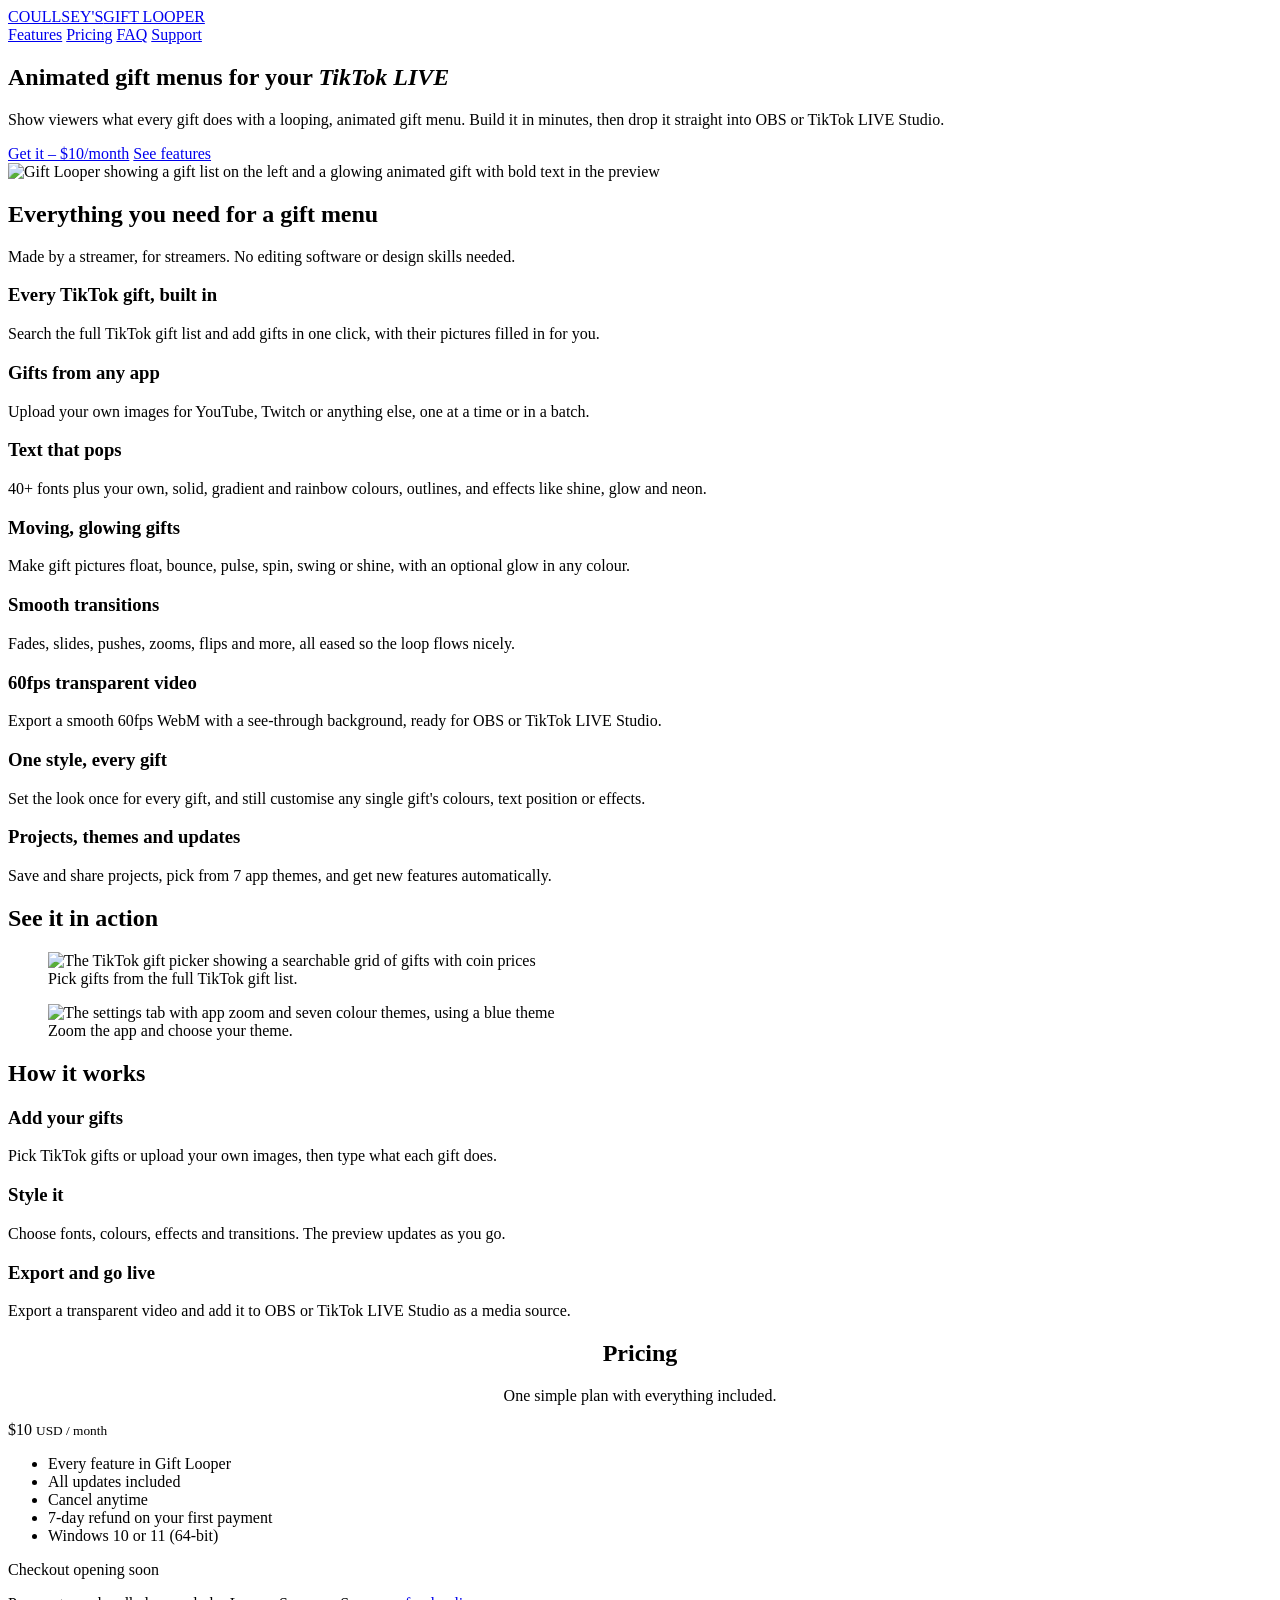
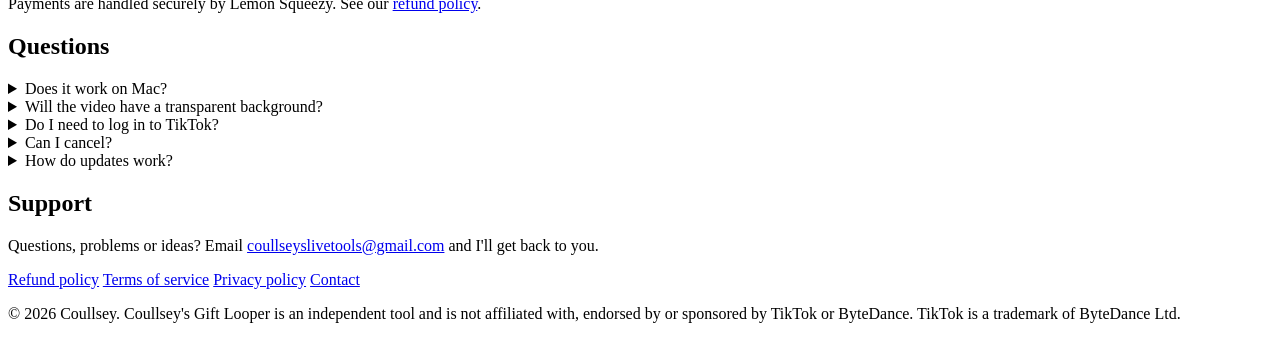
==== index.html @ 1d3f0687 "Add website: index.html" ====
<!DOCTYPE html>
<html lang="en">
<head>
    <meta charset="UTF-8">
    <meta name="viewport" content="width=device-width, initial-scale=1.0">
    <title>Coullsey's Gift Looper – Animated gift menus for TikTok LIVE</title>
    <meta name="description" content="Build looping, animated gift menus for your TikTok LIVE and export them as smooth 60fps transparent videos for OBS or TikTok LIVE Studio. Windows app by Coullsey.">
    <link rel="icon" href="favicon.ico">
    <link rel="preconnect" href="https://fonts.googleapis.com">
    <link rel="preconnect" href="https://fonts.gstatic.com" crossorigin>
    <link href="https://fonts.googleapis.com/css2?family=Orbitron:wght@700;900&family=Rajdhani:wght@500;700&display=swap" rel="stylesheet">
    <link rel="stylesheet" href="style.css">
</head>
<body>
    <header class="site-header">
        <div class="wrap">
            <a class="logo" href="./">COULLSEY'S<span>GIFT LOOPER</span></a>
            <nav class="nav">
                <a href="#features">Features</a>
                <a href="#pricing">Pricing</a>
                <a href="#faq">FAQ</a>
                <a href="#support">Support</a>
            </nav>
        </div>
    </header>

    <main>
        <section class="hero">
            <div class="wrap">
                <h1>Animated gift menus for your <em>TikTok LIVE</em></h1>
                <p class="lead">Show viewers what every gift does with a looping, animated gift menu. Build it in minutes, then drop it straight into OBS or TikTok LIVE Studio.</p>
                <div class="cta">
                    <a class="btn btn-gold" href="#pricing">Get it – $10/month</a>
                    <a class="btn btn-outline" href="#features">See features</a>
                </div>
                <div class="shot"><img src="img/main.jpg" alt="Gift Looper showing a gift list on the left and a glowing animated gift with bold text in the preview" width="1384" height="861"></div>
            </div>
        </section>

        <section id="features">
            <div class="wrap">
                <h2>Everything you need for a gift menu</h2>
                <p class="section-intro">Made by a streamer, for streamers. No editing software or design skills needed.</p>
                <div class="features">
                    <div class="feature"><h3>Every TikTok gift, built in</h3><p>Search the full TikTok gift list and add gifts in one click, with their pictures filled in for you.</p></div>
                    <div class="feature"><h3>Gifts from any app</h3><p>Upload your own images for YouTube, Twitch or anything else, one at a time or in a batch.</p></div>
                    <div class="feature"><h3>Text that pops</h3><p>40+ fonts plus your own, solid, gradient and rainbow colours, outlines, and effects like shine, glow and neon.</p></div>
                    <div class="feature"><h3>Moving, glowing gifts</h3><p>Make gift pictures float, bounce, pulse, spin, swing or shine, with an optional glow in any colour.</p></div>
                    <div class="feature"><h3>Smooth transitions</h3><p>Fades, slides, pushes, zooms, flips and more, all eased so the loop flows nicely.</p></div>
                    <div class="feature"><h3>60fps transparent video</h3><p>Export a smooth 60fps WebM with a see-through background, ready for OBS or TikTok LIVE Studio.</p></div>
                    <div class="feature"><h3>One style, every gift</h3><p>Set the look once for every gift, and still customise any single gift's colours, text position or effects.</p></div>
                    <div class="feature"><h3>Projects, themes and updates</h3><p>Save and share projects, pick from 7 app themes, and get new features automatically.</p></div>
                </div>
            </div>
        </section>

        <section id="screenshots">
            <div class="wrap">
                <h2>See it in action</h2>
                <div class="gallery">
                    <figure><div class="shot"><img src="img/picker.jpg" alt="The TikTok gift picker showing a searchable grid of gifts with coin prices" loading="lazy" width="1384" height="861"></div><figcaption>Pick gifts from the full TikTok gift list.</figcaption></figure>
                    <figure><div class="shot"><img src="img/themes.jpg" alt="The settings tab with app zoom and seven colour themes, using a blue theme" loading="lazy" width="1384" height="861"></div><figcaption>Zoom the app and choose your theme.</figcaption></figure>
                </div>
            </div>
        </section>

        <section id="how">
            <div class="wrap">
                <h2>How it works</h2>
                <div class="steps">
                    <div class="step"><h3>Add your gifts</h3><p>Pick TikTok gifts or upload your own images, then type what each gift does.</p></div>
                    <div class="step"><h3>Style it</h3><p>Choose fonts, colours, effects and transitions. The preview updates as you go.</p></div>
                    <div class="step"><h3>Export and go live</h3><p>Export a transparent video and add it to OBS or TikTok LIVE Studio as a media source.</p></div>
                </div>
            </div>
        </section>

        <section id="pricing">
            <div class="wrap">
                <h2 style="text-align:center;">Pricing</h2>
                <p class="section-intro" style="text-align:center; margin-left:auto; margin-right:auto;">One simple plan with everything included.</p>
                <div class="price-card">
                    <div class="price">$10 <small>USD / month</small></div>
                    <ul>
                        <li>Every feature in Gift Looper</li>
                        <li>All updates included</li>
                        <li>Cancel anytime</li>
                        <li>7-day refund on your first payment</li>
                        <li>Windows 10 or 11 (64-bit)</li>
                    </ul>
                    <a class="btn btn-gold" aria-disabled="true">Checkout opening soon</a>
                    <p class="fine">Payments are handled securely by Lemon Squeezy. See our <a href="refund-policy.html">refund policy</a>.</p>
                </div>
            </div>
        </section>

        <section id="faq" class="faq">
            <div class="wrap">
                <h2>Questions</h2>
                <details><summary>Does it work on Mac?</summary><p>Not at the moment. Gift Looper is a Windows app (Windows 10 or 11, 64-bit).</p></details>
                <details><summary>Will the video have a transparent background?</summary><p>Yes. Exports are WebM videos with a see-through background, so only your gifts and text show on stream.</p></details>
                <details><summary>Do I need to log in to TikTok?</summary><p>No. Gift Looper never asks for your TikTok login. It only loads the public gift list and pictures.</p></details>
                <details><summary>Can I cancel?</summary><p>Yes, anytime. You keep access until the end of the month you've paid for, and you won't be charged again.</p></details>
                <details><summary>How do updates work?</summary><p>The app checks for new versions when it opens. When an update is ready, a button appears to restart and install it.</p></details>
            </div>
        </section>

        <section id="support">
            <div class="wrap">
                <h2>Support</h2>
                <p class="section-intro">Questions, problems or ideas? Email <a href="mailto:coullseyslivetools@gmail.com">coullseyslivetools@gmail.com</a> and I'll get back to you.</p>
            </div>
        </section>
    </main>

    <footer class="site-footer">
        <div class="wrap">
            <div class="links">
                <a href="refund-policy.html">Refund policy</a>
                <a href="terms.html">Terms of service</a>
                <a href="privacy.html">Privacy policy</a>
                <a href="mailto:coullseyslivetools@gmail.com">Contact</a>
            </div>
            <p>© 2026 Coullsey. Coullsey's Gift Looper is an independent tool and is not affiliated with, endorsed by or sponsored by TikTok or ByteDance. TikTok is a trademark of ByteDance Ltd.</p>
        </div>
    </footer>
</body>
</html>
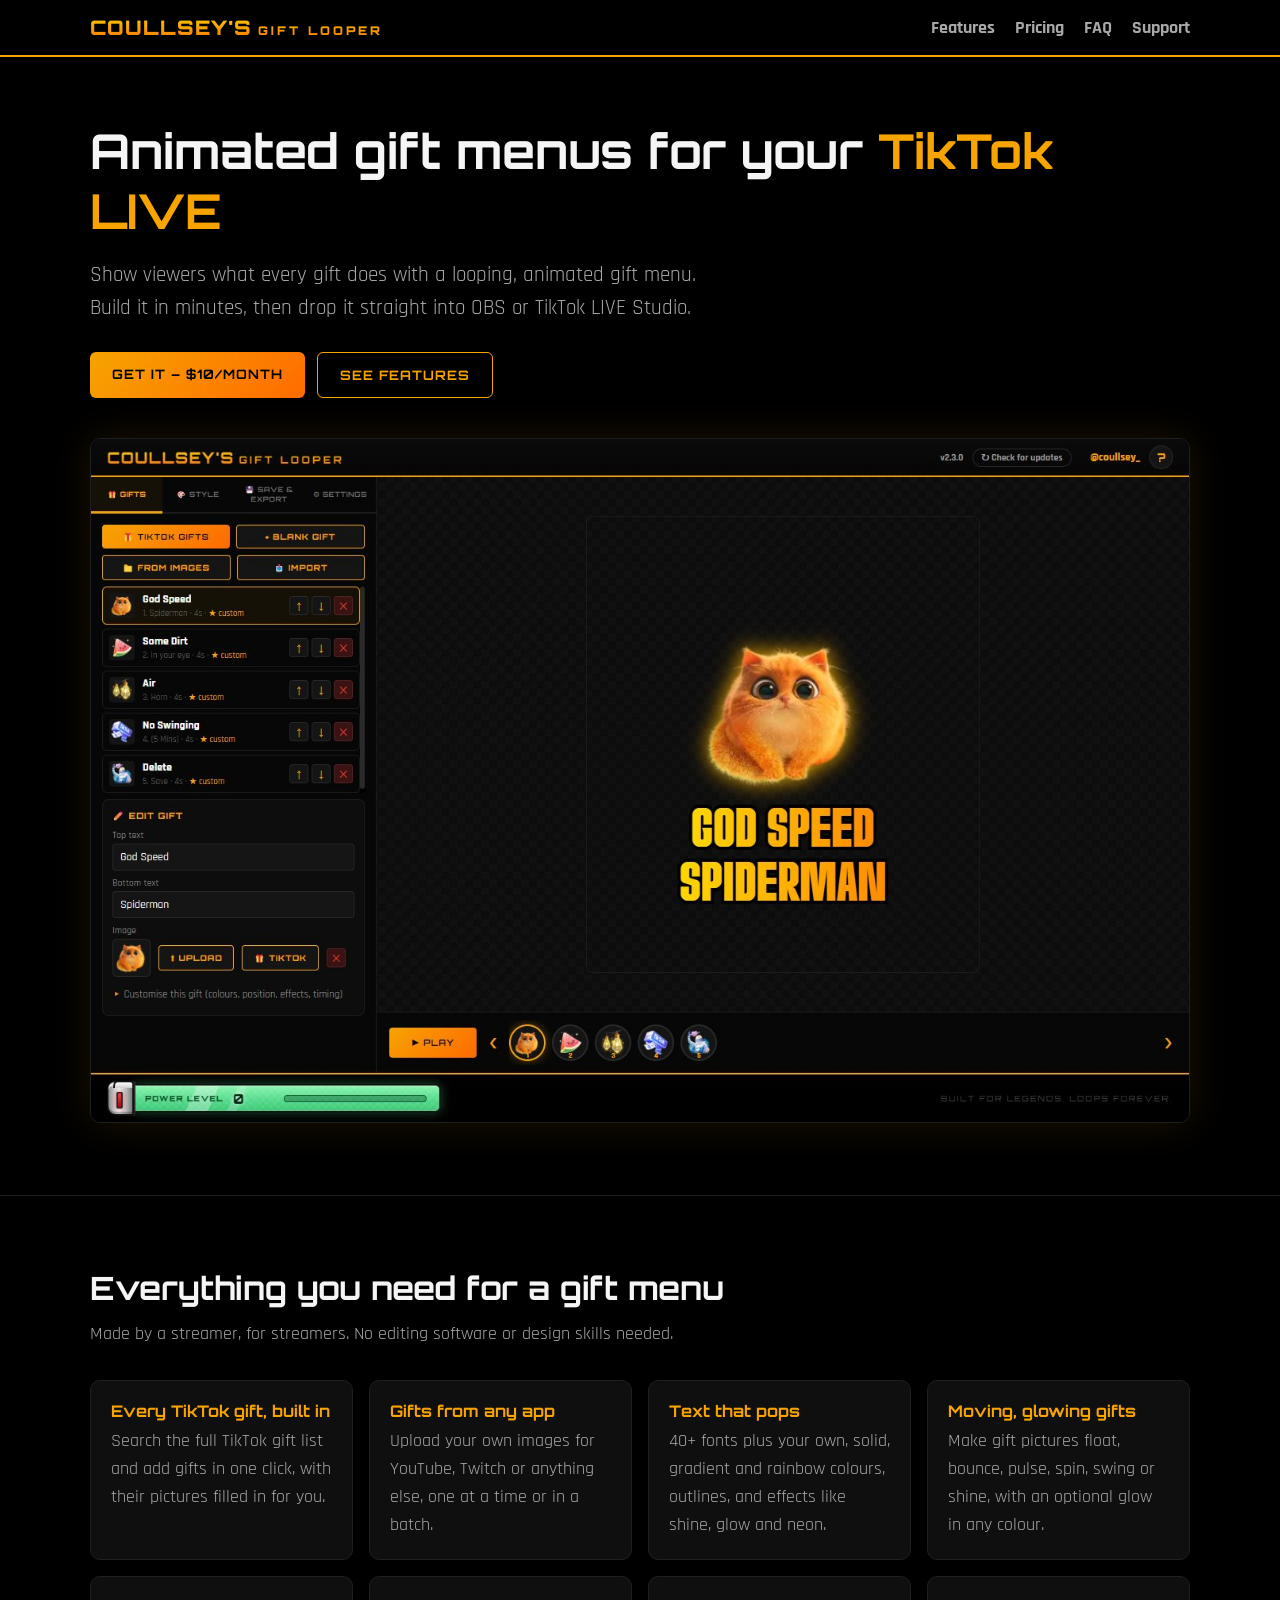
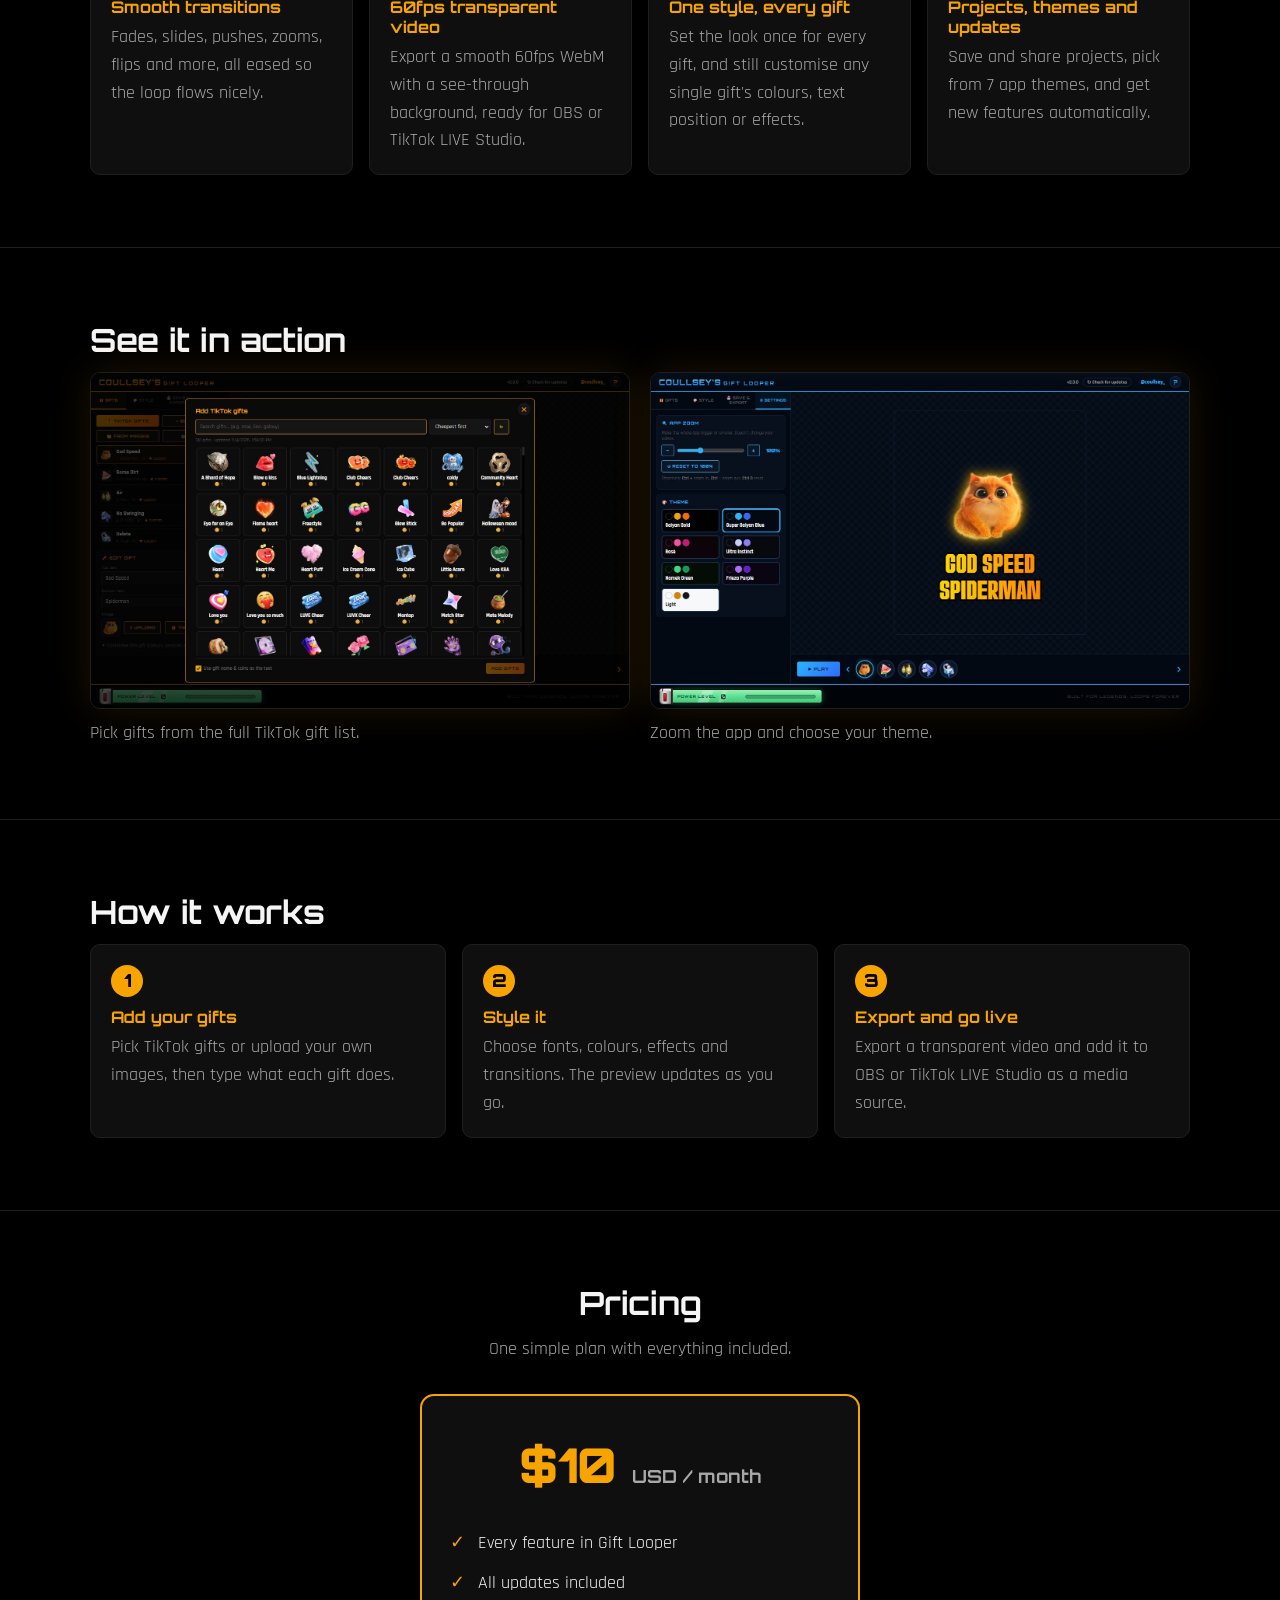
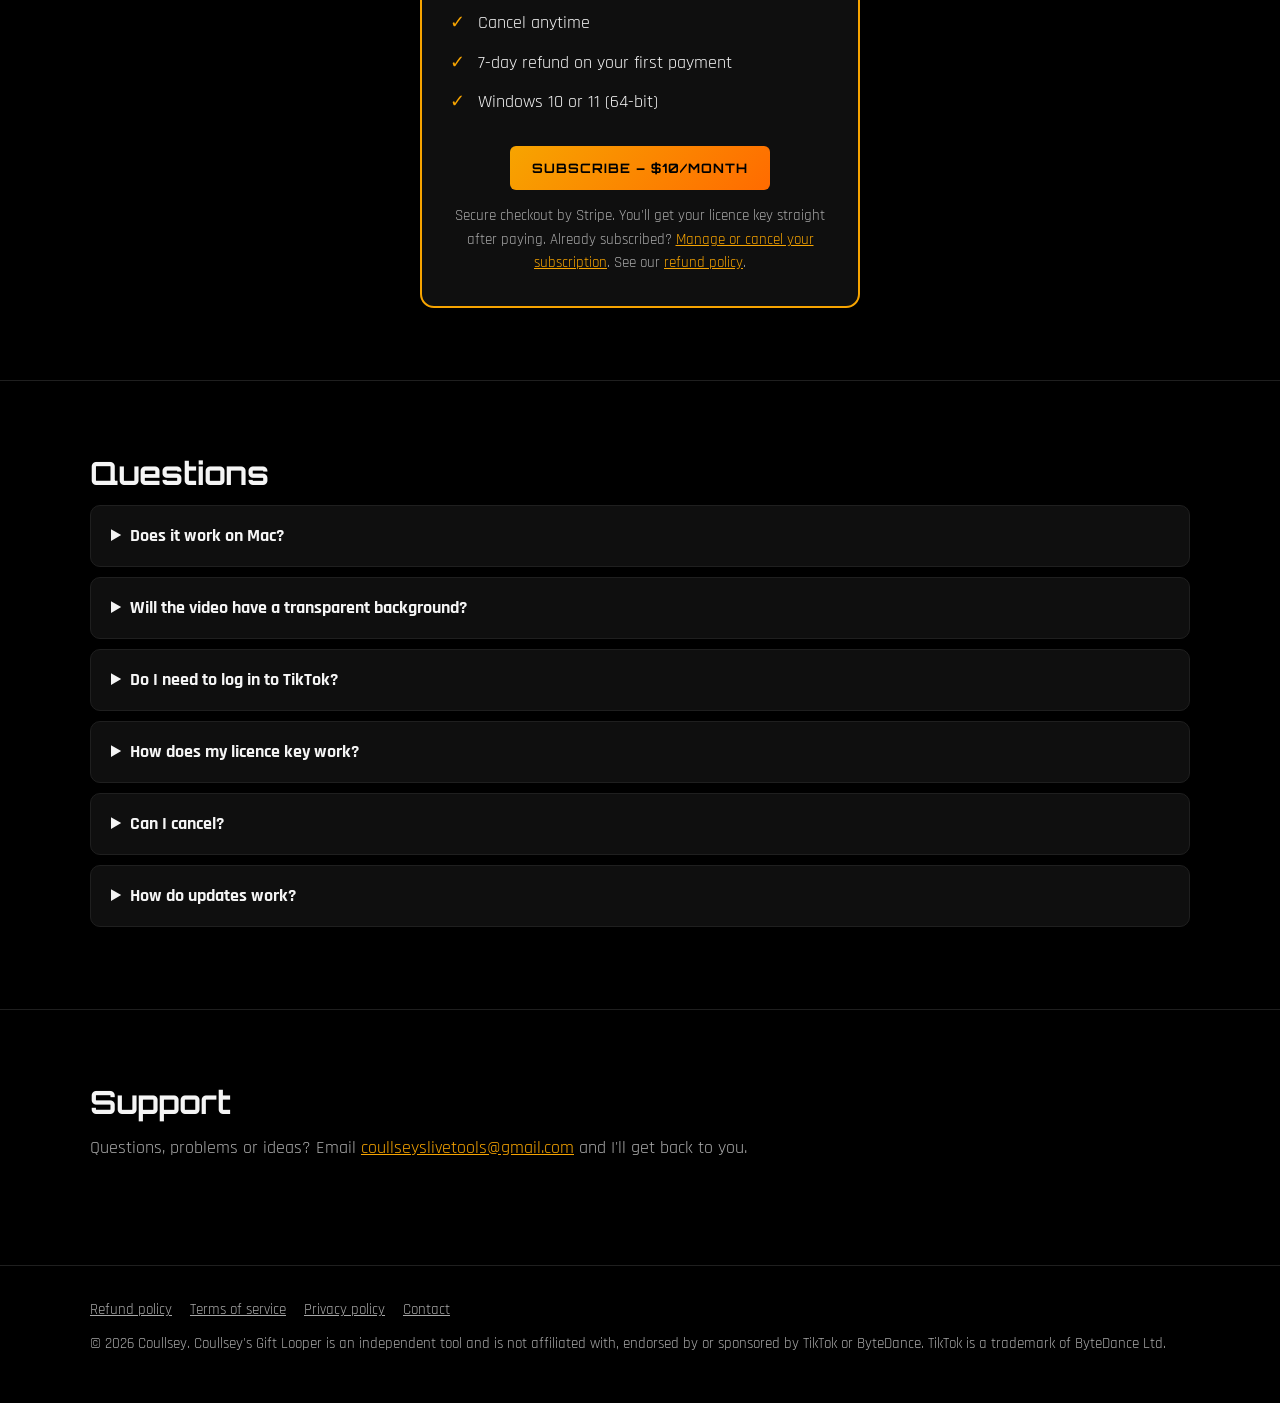
==== commit ebf6be27: "Website: live checkout and Stripe/Link wording (index.html)" ====
--- a/index.html
+++ b/index.html
@@ -88,8 +88,8 @@
                         <li>7-day refund on your first payment</li>
                         <li>Windows 10 or 11 (64-bit)</li>
                     </ul>
-                    <a class="btn btn-gold" aria-disabled="true">Checkout opening soon</a>
-                    <p class="fine">Payments are handled securely by Lemon Squeezy. See our <a href="refund-policy.html">refund policy</a>.</p>
+                    <a class="btn btn-gold" href="https://gift-looper-licence.coullsey.workers.dev/buy">Subscribe – $10/month</a>
+                    <p class="fine">Secure checkout by Stripe. You'll get your licence key straight after paying. Already subscribed? <a href="https://billing.stripe.com/p/login/28E5kE1xI0FE8WI6QI3Nm00">Manage or cancel your subscription</a>. See our <a href="refund-policy.html">refund policy</a>.</p>
                 </div>
             </div>
         </section>
@@ -100,7 +100,8 @@
                 <details><summary>Does it work on Mac?</summary><p>Not at the moment. Gift Looper is a Windows app (Windows 10 or 11, 64-bit).</p></details>
                 <details><summary>Will the video have a transparent background?</summary><p>Yes. Exports are WebM videos with a see-through background, so only your gifts and text show on stream.</p></details>
                 <details><summary>Do I need to log in to TikTok?</summary><p>No. Gift Looper never asks for your TikTok login. It only loads the public gift list and pictures.</p></details>
-                <details><summary>Can I cancel?</summary><p>Yes, anytime. You keep access until the end of the month you've paid for, and you won't be charged again.</p></details>
+                <details><summary>How does my licence key work?</summary><p>Straight after you subscribe you'll see your licence key. Open Gift Looper, paste it in and press Activate. A key works on one PC at a time. To move to a new PC, open Settings → Licence → "Remove from this PC" on the old one, or email us.</p></details>
+                <details><summary>Can I cancel?</summary><p>Yes, anytime, from <a href="https://billing.stripe.com/p/login/28E5kE1xI0FE8WI6QI3Nm00">your subscription page</a>. You keep access until the end of the month you've paid for, and you won't be charged again.</p></details>
                 <details><summary>How do updates work?</summary><p>The app checks for new versions when it opens. When an update is ready, a button appears to restart and install it.</p></details>
             </div>
         </section>
--- a/style.css
+++ b/style.css
@@ -0,0 +1,93 @@
+:root {
+    --bg: #000000;
+    --bg-2: #0a0a0a;
+    --card: #0f0f0f;
+    --border: #1f1f1f;
+    --text: #f5f5f5;
+    --text-2: #a8a8a8;
+    --accent: #f7a400;
+    --accent-2: #ff6b00;
+    --accent-light: #ffd700;
+}
+* { margin: 0; padding: 0; box-sizing: border-box; }
+html { scroll-behavior: smooth; }
+body { font-family: 'Rajdhani', system-ui, sans-serif; font-size: 18px; line-height: 1.55; background: var(--bg); color: var(--text); }
+a { color: var(--accent); }
+img { max-width: 100%; height: auto; display: block; }
+.wrap { width: min(1100px, 100% - 32px); margin: 0 auto; }
+
+/* Header */
+.site-header { position: sticky; top: 0; z-index: 10; background: rgba(0,0,0,0.92); border-bottom: 2px solid var(--accent); backdrop-filter: blur(6px); }
+.site-header .wrap { display: flex; align-items: center; justify-content: space-between; gap: 16px; padding: 12px 0; }
+.logo { font-family: 'Orbitron', sans-serif; font-weight: 900; font-size: 20px; letter-spacing: 1px; text-decoration: none; background: linear-gradient(to bottom, var(--accent-light), var(--accent), var(--accent-2)); -webkit-background-clip: text; background-clip: text; -webkit-text-fill-color: transparent; white-space: nowrap; }
+.logo span { font-size: 12px; letter-spacing: 3px; margin-left: 6px; }
+.nav { display: flex; gap: 20px; flex-wrap: wrap; }
+.nav a { color: var(--text-2); text-decoration: none; font-weight: 700; }
+.nav a:hover { color: var(--accent); }
+
+/* Buttons */
+.btn { display: inline-block; padding: 12px 22px; border-radius: 6px; font-family: 'Orbitron', sans-serif; font-size: 13px; font-weight: 700; letter-spacing: 1px; text-transform: uppercase; text-decoration: none; border: none; cursor: pointer; }
+.btn-gold { background: linear-gradient(135deg, var(--accent), var(--accent-2)); color: #000; }
+.btn-gold:hover { box-shadow: 0 0 18px rgba(247,164,0,0.45); }
+.btn-outline { color: var(--accent); border: 1px solid var(--accent); background: transparent; }
+.btn-outline:hover { background: var(--accent); color: #000; }
+.btn[aria-disabled="true"] { opacity: 0.55; cursor: not-allowed; box-shadow: none; }
+
+/* Sections */
+section { padding: 72px 0; border-bottom: 1px solid var(--border); }
+h1, h2, h3 { font-family: 'Orbitron', sans-serif; line-height: 1.25; }
+h1 { font-size: clamp(30px, 5vw, 48px); margin-bottom: 18px; }
+h1 em { font-style: normal; color: var(--accent); }
+h2 { font-size: clamp(24px, 3.5vw, 32px); margin-bottom: 12px; }
+h3 { font-size: 16px; margin-bottom: 6px; color: var(--accent); }
+.lead { font-size: 21px; color: var(--text-2); max-width: 640px; }
+.section-intro { color: var(--text-2); margin-bottom: 32px; max-width: 680px; }
+
+.hero { padding-top: 64px; }
+.hero .cta { display: flex; gap: 12px; flex-wrap: wrap; margin: 28px 0 40px; }
+.shot { border: 1px solid var(--border); border-radius: 10px; overflow: hidden; box-shadow: 0 0 40px rgba(247,164,0,0.12); }
+
+.features { display: grid; grid-template-columns: repeat(auto-fit, minmax(240px, 1fr)); gap: 16px; }
+.feature { background: var(--card); border: 1px solid var(--border); border-radius: 10px; padding: 20px; }
+.feature p { color: var(--text-2); }
+
+.gallery { display: grid; grid-template-columns: repeat(auto-fit, minmax(300px, 1fr)); gap: 20px; }
+.gallery figcaption { color: var(--text-2); margin-top: 10px; }
+
+.steps { counter-reset: step; display: grid; grid-template-columns: repeat(auto-fit, minmax(240px, 1fr)); gap: 16px; }
+.step { background: var(--card); border: 1px solid var(--border); border-radius: 10px; padding: 20px; }
+.step::before { counter-increment: step; content: counter(step); display: inline-flex; align-items: center; justify-content: center; width: 32px; height: 32px; border-radius: 50%; background: var(--accent); color: #000; font-family: 'Orbitron', sans-serif; font-weight: 900; margin-bottom: 10px; }
+.step p { color: var(--text-2); }
+
+.price-card { max-width: 440px; margin: 0 auto; text-align: center; background: var(--card); border: 2px solid var(--accent); border-radius: 14px; padding: 32px 28px; }
+.price { font-family: 'Orbitron', sans-serif; font-size: 48px; font-weight: 900; color: var(--accent); }
+.price small { font-size: 18px; color: var(--text-2); font-weight: 700; }
+.price-card ul { list-style: none; text-align: left; margin: 20px 0 24px; }
+.price-card li { padding: 6px 0 6px 28px; position: relative; }
+.price-card li::before { content: '✓'; position: absolute; left: 0; color: var(--accent); font-weight: 900; }
+.fine { font-size: 15px; color: var(--text-2); margin-top: 14px; }
+
+.faq details { background: var(--card); border: 1px solid var(--border); border-radius: 10px; padding: 16px 20px; margin-bottom: 10px; }
+.faq summary { cursor: pointer; font-weight: 700; }
+.faq details p { color: var(--text-2); margin-top: 8px; }
+
+/* Policy pages */
+.policy { padding: 56px 0 72px; }
+.policy h1 { font-size: clamp(26px, 4vw, 36px); }
+.policy h2 { font-size: 20px; margin: 32px 0 8px; color: var(--accent); }
+.policy p, .policy li { color: var(--text-2); margin-bottom: 10px; max-width: 760px; }
+.policy ul { padding-left: 22px; }
+.policy .updated { color: var(--text-2); font-size: 15px; margin-bottom: 24px; }
+
+/* Footer */
+.site-footer { padding: 32px 0 48px; color: var(--text-2); font-size: 15px; }
+.site-footer .links { display: flex; gap: 18px; flex-wrap: wrap; margin-bottom: 10px; }
+.site-footer .links a { color: var(--text-2); }
+.site-footer .links a:hover { color: var(--accent); }
+
+@media (max-width: 640px) {
+    body { font-size: 17px; }
+    .logo span { display: none; }
+    .nav { gap: 14px; font-size: 16px; }
+    section { padding: 52px 0; }
+}
